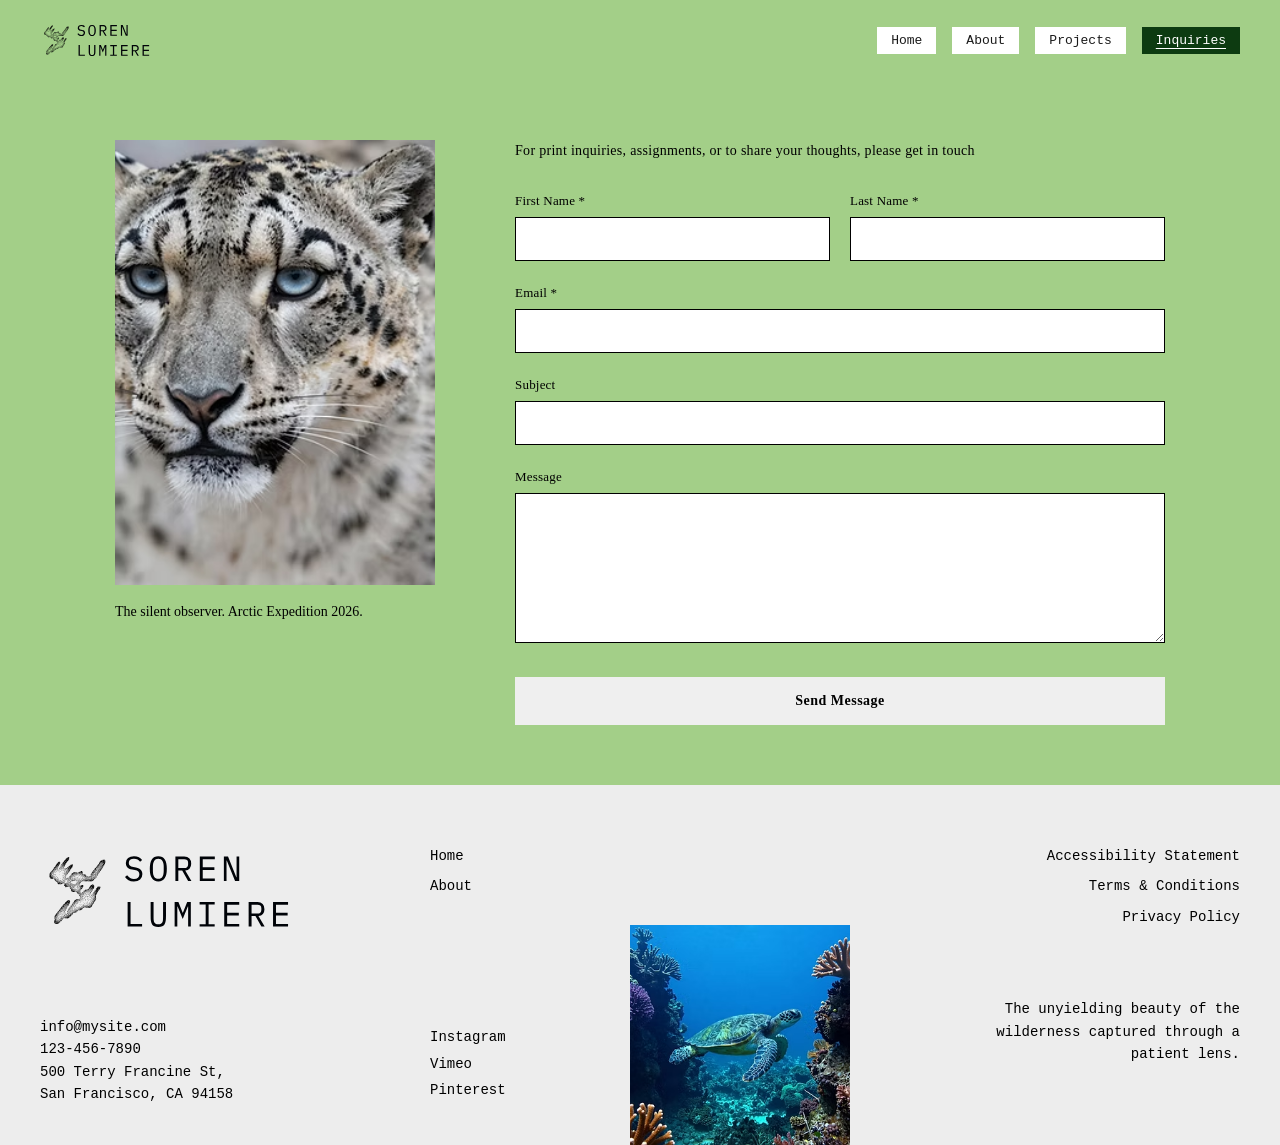
==== job.html @ b1fba4c1 "git init" ====
<!doctype html>
<html lang="en">
  <head>
    <meta charset="UTF-8" />
    <meta name="viewport" content="width=device-width, initial-scale=1.0" />
    <link rel="stylesheet" href="https://unpkg.com/aos@2.3.4/dist/aos.css" />
    <link rel="stylesheet" href="css/main.css" />
    <title>Document</title>
  </head>
  <body class="about">
    <header class="navbar">
      <div class="logo-container">
        <img
          src="imgs/c837a6_9e94cdaf3948418981d28474df61018d.svg"
          alt="Soren Lumiere Logo"
          class="logo-img"
        />
      </div>
      <button class="menu-toggle" type="button" aria-label="Open navigation menu" aria-expanded="false" aria-controls="site-navigation">
        <span></span><span></span><span></span>
      </button>

      <nav class="nav-links" id="site-navigation">
        <a href="index.html" class="nav-item">Home</a>
        <a href="about.html" class="nav-item">About</a>
        <a href="project.html" class="nav-item">Projects</a>
        <a href="job.html" class="nav-item btn-inquiries current-page"
          >Inquiries</a
        >
      </nav>
    </header>
    <main class="contact-container">
      <section data-aos="fade-up" class="profile-block">
        <img src="imgs/TUger.avif" alt="Snow leopard closeup" />
        <p class="profile-caption">
          The silent observer. Arctic Expedition 2026.
        </p>
      </section>

      <section data-aos="fade-up" class="form-block">
        <p class="form-intro">
          For print inquiries, assignments, or to share your thoughts, please
          get in touch
        </p>

        <form action="#" method="POST" class="inquiry-form">
          <div class="name-fields-row">
            <div class="form-field">
              <label for="first-name">First Name *</label>
              <input type="text" id="first-name" name="first-name" required />
            </div>

            <div class="form-field">
              <label for="last-name">Last Name *</label>
              <input type="text" id="last-name" name="last-name" required />
            </div>
          </div>

          <div class="form-field">
            <label for="email">Email *</label>
            <input type="email" id="email" name="email" required />
          </div>

          <div class="form-field">
            <label for="subject">Subject</label>
            <input type="text" id="subject" name="subject" />
          </div>

          <div class="form-field">
            <label for="message">Message</label>
            <textarea id="message" name="message"></textarea>
          </div>

          <button type="submit" class="submit-button">Send Message</button>
        </form>
      </section>
    </main>
    <footer class="site-footer">
      <div class="footer-container">
        <div class="footer-column branding-col">
          <div class="logo-area">
            <img
              src="imgs/c837a6_9e94cdaf3948418981d28474df61018d.svg"
              alt="Soren Lumiere"
              class="brand-logo-img"
            />
          </div>
          <div class="contact-info">
            <p><a href="mailto:info@mysite.com">info@mysite.com</a></p>
            <p><a href="tel:123-456-7890">123-456-7890</a></p>
            <p>500 Terry Francine St,<br />San Francisco, CA 94158</p>
          </div>
        </div>

        <div class="footer-column center-col alignment-wrapper">
          <div class="center-links-stack">
            <nav class="footer-nav">
              <ul>
                <li><a href="index.html">Home</a></li>
                <li><a href="about.html">About</a></li>
              </ul>
            </nav>
            <div class="social-links">
              <p><a href="#">Instagram</a></p>
              <p><a href="#">Vimeo</a></p>
              <p><a href="#">Pinterest</a></p>
            </div>
          </div>

          <div class="footer-media flush-bottom">
            <img
              src="imgs/ai-generated-IMAGE.avif"
              alt="Sea turtle swimming near coral reef"
              class="center-turtle-img"
            />
          </div>
        </div>

        <div class="footer-column utility-col">
          <nav class="utility-nav">
            <ul>
              <li><a href="#">Accessibility Statement</a></li>
              <li><a href="#">Terms & Conditions</a></li>
              <li><a href="#">Privacy Policy</a></li>
            </ul>
          </nav>
          <div class="footer-statement">
            <p>
              The unyielding beauty of the wilderness captured through a patient
              lens.
            </p>
          </div>
        </div>
      </div>
    </footer>

    <!-- AOS animations -->
    <script src="https://unpkg.com/aos@2.3.4/dist/aos.js"></script>

    <!-- Mobile burger menu + AOS -->
    <script>
      document.addEventListener("DOMContentLoaded", function () {
        const burger = document.querySelector(".menu-toggle");
        const nav = document.querySelector(".nav-links");

        if (burger && nav) {
          burger.addEventListener("click", function () {
            const isOpen = burger.classList.toggle("active");
            nav.classList.toggle("active", isOpen);
            burger.setAttribute("aria-expanded", isOpen);
            burger.setAttribute("aria-label", isOpen ? "Close navigation menu" : "Open navigation menu");
          });

          nav.querySelectorAll("a").forEach(function (link) {
            link.addEventListener("click", function () {
              burger.classList.remove("active");
              nav.classList.remove("active");
              burger.setAttribute("aria-expanded", "false");
              burger.setAttribute("aria-label", "Open navigation menu");
            });
          });

          document.addEventListener("click", function (event) {
            if (!burger.contains(event.target) && !nav.contains(event.target)) {
              burger.classList.remove("active");
              nav.classList.remove("active");
              burger.setAttribute("aria-expanded", "false");
              burger.setAttribute("aria-label", "Open navigation menu");
            }
          });

          window.addEventListener("resize", function () {
            if (window.innerWidth > 768) {
              burger.classList.remove("active");
              nav.classList.remove("active");
              burger.setAttribute("aria-expanded", "false");
              burger.setAttribute("aria-label", "Open navigation menu");
            }
          });
        }

        AOS.init({
          duration: 800,
          easing: "ease-out-cubic",
          once: true,
          offset: 80
        });
      });
    </script>
  </body>
</html>
---- css/main.css ----
html {
  box-sizing: border-box;
  max-width: 100%;
  overflow-x: hidden;
}

*, *::before, *::after {
  box-sizing: inherit;
}

body {
  margin: 0;
  max-width: 100%;
  overflow-x: hidden;
}

.navbar {
  display: flex;
  justify-content: space-between;
  align-items: center;
  padding: 20px 40px;
  font-family: "Courier New", Courier, monospace;
}

.logo-container {
  display: flex;
  align-items: center;
  gap: 12px;
}
.logo-container .logo-img {
  height: 40px;
  width: auto;
}
.logo-container .brand-text {
  display: flex;
  flex-direction: column;
  font-weight: bold;
  letter-spacing: 2px;
  line-height: 1.1;
  color: #1a1a1a;
}

.nav-links {
  display: flex;
  align-items: center;
  gap: 16px;
}
.nav-links .nav-item {
  text-decoration: none;
  color: #1a1a1a;
  font-size: 13px;
  font-family: "Courier New", Courier, monospace;
  padding: 6px 14px;
  background-color: #ffffff;
}
.nav-links .nav-item.current-page {
  text-decoration: underline;
  text-underline-offset: 4px;
}
.nav-links .nav-item.btn-inquiries {
  background-color: #0d3b11;
  color: #ffffff;
}

.site-footer {
  background-color: #ededed;
  color: #000000;
  font-family: "Courier New", Courier, monospace;
  padding: 60px 40px 0px 40px;
  font-size: 14px;
  line-height: 1.6;
}

.site-footer a {
  color: #000000;
  text-decoration: none;
}

.site-footer a:hover {
  text-decoration: underline;
}

.footer-container {
  display: grid;
  grid-template-columns: 1fr 1.2fr 1fr;
  gap: 40px;
  max-width: 1400px;
  margin: 0 auto;
  align-items: stretch;
}

.footer-column {
  display: flex;
  flex-direction: column;
  justify-content: space-between;
}

.logo-area {
  display: flex;
  align-items: flex-start;
  gap: 15px;
  margin-bottom: 80px;
}

.logo-icon {
  width: 45px;
  height: auto;
}

.brand-title {
  font-size: 32px;
  font-weight: normal;
  letter-spacing: 2px;
  line-height: 1.1;
  margin: 0;
}

.contact-info {
  margin-top: auto;
}

.center-col {
  align-items: center;
  text-align: center;
}

.footer-nav ul {
  list-style: none;
  padding: 0;
  margin: 0 0 40px 0;
}

.footer-nav ul li {
  margin-bottom: 8px;
}

.footer-media {
  width: 220px;
  height: 220px;
  overflow: hidden;
  margin-bottom: 40px;
}

.footer-media img {
  width: 100%;
  height: 100%;
  -o-object-fit: cover;
     object-fit: cover;
}

.social-links {
  margin-top: auto;
}

.social-links p {
  margin: 4px 0;
}

.utility-col {
  align-items: flex-end;
  text-align: right;
}

.utility-nav ul {
  list-style: none;
  padding: 0;
  margin: 0 0 80px 0;
}

.utility-nav ul li {
  margin-bottom: 8px;
}

.footer-statement {
  max-width: 280px;
  margin-bottom: 40px;
}

@media (max-width: 768px) {
  .footer-container {
    grid-template-columns: 1fr;
    text-align: left;
    gap: 50px;
  }
  .center-col,
  .utility-col {
    align-items: flex-start;
    text-align: left;
  }
  .logo-area,
  .utility-nav ul {
    margin-bottom: 30px;
  }
}
.branding-col,
.utility-col {
  padding-bottom: 40px;
}

.alignment-wrapper {
  display: flex !important;
  flex-direction: row !important;
  justify-content: space-between;
  align-items: flex-end;
}

.center-links-stack {
  display: flex;
  flex-direction: column;
  justify-content: space-between;
  height: 100%;
  padding-bottom: 40px;
  text-align: left;
}

.footer-nav ul, .utility-nav ul {
  list-style: none;
  padding: 0;
  margin: 0;
}

.footer-nav ul li, .utility-nav ul li {
  margin-bottom: 8px;
}

.footer-media.flush-bottom {
  width: 220px;
  height: 220px;
  margin-bottom: 0;
  display: block;
}

.center-turtle-img {
  width: 100%;
  height: 100%;
  -o-object-fit: cover;
     object-fit: cover;
  display: block;
}

* {
  padding: 0;
  margin: 0;
}

.home-main-content {
  background-color: #e2f4b7;
  color: #000000;
  font-family: "Courier New", Courier, monospace;
  padding: 80px 40px 120px 40px;
  min-height: calc(100vh - 200px);
  box-sizing: border-box;
}

.hero-text-grid {
  display: flex;
  justify-content: space-between;
  align-items: flex-start;
  margin-bottom: 60px;
  max-width: 1400px;
  margin-left: auto;
  margin-right: auto;
}

.main-hero-title {
  font-family: Arial, sans-serif;
  font-size: clamp(48px, 8vw, 110px);
  font-weight: normal;
  line-height: 0.95;
  margin: 0;
  letter-spacing: -2px;
}

.side-tagline {
  text-align: right;
  margin-top: 20px;
}

.side-tagline p {
  font-size: 16px;
  line-height: 1.3;
  margin: 0;
}

.content-body-grid {
  display: grid;
  grid-template-columns: 1fr 1fr;
  gap: 40px;
  max-width: 1400px;
  margin: 0 auto;
  align-items: flex-end;
}

.portrait-wrapper {
  display: flex;
  justify-content: center;
}

.portrait-img {
  width: 100%;
  max-width: 380px;
  height: auto;
  display: block;
}

.intro-paragraph-box {
  max-width: 440px;
  justify-self: flex-end;
}

.intro-paragraph-box p {
  font-size: 15px;
  line-height: 1.5;
  margin: 0;
}

@media (max-width: 768px) {
  .hero-text-grid {
    flex-direction: column;
    gap: 20px;
  }
  .side-tagline {
    text-align: left;
    margin-top: 0;
  }
  .content-body-grid {
    grid-template-columns: 1fr;
    gap: 50px;
  }
  .intro-paragraph-box {
    justify-self: flex-start;
    max-width: 100%;
  }
}
.forest-hero-section {
  width: 100%;
  min-height: 100vh;
  box-sizing: border-box;
  padding: 80px 60px 40px 60px;
  display: flex;
  flex-direction: column;
  justify-content: space-between;
  background-image: linear-gradient(to bottom, rgba(0, 0, 0, 0.15), rgba(0, 0, 0, 0.3)), url("../imgs/Lush Green Hills.avif");
  background-position: center center;
  background-repeat: no-repeat;
  background-size: cover;
}

.hero-content-container {
  max-width: 1400px;
  width: 100%;
  margin: 0 auto;
  display: flex;
  flex-direction: column;
  justify-content: space-between;
  flex-grow: 1;
}

.hero-headline-block {
  width: 100%;
  margin-top: 40px;
}

.hero-main-title {
  font-family: Arial, sans-serif;
  color: #ffffff;
  font-size: clamp(48px, 8.5vw, 110px);
  font-weight: normal;
  line-height: 0.95;
  margin: 0;
  letter-spacing: -2px;
}

.hero-lower-matrix {
  display: grid;
  grid-template-columns: 1.5fr 1fr;
  gap: 60px;
  align-items: flex-end;
  margin-top: 80px;
  margin-bottom: 60px;
}

.hero-intro-paragraph p {
  font-family: Arial, sans-serif;
  color: #ffffff;
  font-size: clamp(22px, 2.5vw, 36px);
  line-height: 1.25;
  margin: 0;
  font-weight: normal;
}

.hero-portrait-group {
  display: flex;
  flex-direction: column;
  align-items: flex-end;
  gap: 20px;
}

.explore-btn {
  display: inline-block;
  background-color: #ffffff;
  color: #000000;
  text-decoration: none;
  font-family: "Courier New", Courier, monospace;
  font-size: 14px;
  padding: 10px 24px;
  border: 1px solid #ffffff;
  transition: opacity 0.2s ease;
}
.explore-btn:hover {
  opacity: 0.9;
}

.photographer-portrait-box {
  width: 280px;
  height: 320px;
  overflow: hidden;
  border: 1px solid rgba(255, 255, 255, 0.2);
}

.hero-portrait-img {
  width: 100%;
  height: 100%;
  -o-object-fit: cover;
     object-fit: cover;
  display: block;
}

.hero-bottom-meta {
  display: flex;
  justify-content: space-between;
  align-items: flex-end;
  width: 100%;
  border-top: 1px solid rgba(255, 255, 255, 0.2);
  padding-top: 20px;
}

.meta-left, .meta-right {
  display: flex;
  flex-direction: column;
  gap: 6px;
  color: #ffffff;
}

.meta-right {
  align-items: flex-end;
}

.meta-label {
  font-family: "Courier New", Courier, monospace;
  font-size: 12px;
}

.barcode-ornament {
  width: 70px;
  height: 10px;
  background: repeating-linear-gradient(90deg, #ffffff, #ffffff 2px, transparent 2px, transparent 4px);
  opacity: 0.8;
}

@media (max-width: 900px) {
  .forest-hero-section {
    padding: 60px 20px 20px 20px;
    width: 100%;
    left: auto;
    right: auto;
    margin-left: 0;
    margin-right: 0;
  }
  .hero-lower-matrix {
    grid-template-columns: 1fr;
    gap: 40px;
  }
  .hero-portrait-group {
    align-items: flex-start;
  }
}
.viewfinder-section {
  width: 100%;
  margin-top: 80px;
  margin-bottom: 0;
  view-timeline-name: --whale-scroll;
  view-timeline-axis: block;
}

.viewfinder-frame {
  position: relative;
  width: 100%;
  aspect-ratio: 16/7;
  overflow: hidden;
  box-sizing: border-box;
}

.whale-bg-layer {
  position: absolute;
  top: 0;
  left: 0;
  width: 100%;
  height: 100%;
  z-index: 1;
  background-image: url("../imgs/whale.avif");
  background-position: center center;
  background-repeat: no-repeat;
  background-size: cover;
  animation-name: liveZoom;
  animation-fill-mode: both;
  animation-timeline: --whale-scroll;
  animation-range: entry 0% exit 100%;
}

@keyframes liveZoom {
  from {
    transform: scale(1);
  }
  to {
    transform: scale(1.25);
  }
}
.camera-corner {
  position: absolute;
  width: 40px;
  height: 40px;
  border: 1px solid rgba(255, 255, 255, 0.85);
  z-index: 2;
}

.top-left {
  top: 20px;
  left: 20px;
  border-right: none;
  border-bottom: none;
}

.top-right {
  top: 20px;
  right: 20px;
  border-left: none;
  border-bottom: none;
}

.bottom-left {
  bottom: 20px;
  left: 20px;
  border-right: none;
  border-top: none;
}

.bottom-right {
  bottom: 20px;
  right: 20px;
  border-left: none;
  border-top: none;
}

.camera-crosshair {
  position: absolute;
  top: 50%;
  left: 50%;
  width: 24px;
  height: 24px;
  transform: translate(-50%, -50%);
  pointer-events: none;
  z-index: 2;
}

.camera-crosshair::before,
.camera-crosshair::after {
  content: "";
  position: absolute;
  background-color: rgba(255, 255, 255, 0.85);
}

.camera-crosshair::before {
  top: 50%;
  left: 0;
  width: 100%;
  height: 1px;
  transform: translateY(-50%);
}

.camera-crosshair::after {
  left: 50%;
  top: 0;
  width: 1px;
  height: 100%;
  transform: translateX(-50%);
}

@media (max-width: 768px) {
  .viewfinder-frame {
    aspect-ratio: 4/3;
  }
  .whale-bg-layer {
    animation: none;
  }
  .camera-corner {
    width: 25px;
    height: 25px;
  }
}
.top-left {
  top: 20px;
  left: 20px;
  border-right: none;
  border-bottom: none;
}

.top-right {
  top: 20px;
  right: 20px;
  border-left: none;
  border-bottom: none;
}

.bottom-left {
  bottom: 20px;
  left: 20px;
  border-right: none;
  border-top: none;
}

.bottom-right {
  bottom: 20px;
  right: 20px;
  border-left: none;
  border-top: none;
}

.camera-crosshair {
  position: absolute;
  top: 50%;
  left: 50%;
  width: 24px;
  height: 24px;
  transform: translate(-50%, -50%);
  pointer-events: none;
  z-index: 2;
}

.camera-crosshair::before,
.camera-crosshair::after {
  content: "";
  position: absolute;
  background-color: rgba(255, 255, 255, 0.85);
}

.camera-crosshair::before {
  top: 50%;
  left: 0;
  width: 100%;
  height: 1px;
  transform: translateY(-50%);
}

.camera-crosshair::after {
  left: 50%;
  top: 0;
  width: 1px;
  height: 100%;
  transform: translateX(-50%);
}

@media (max-width: 768px) {
  .viewfinder-frame {
    aspect-ratio: 4/3;
  }
  .viewfinder-frame::before {
    background-attachment: scroll;
  }
  .camera-corner {
    width: 25px;
    height: 25px;
  }
}
.home-main-content {
  background-color: #e2f4b7;
  color: #000000;
  padding: 60px 40px 40px 40px;
  min-height: calc(100vh - 100px);
  box-sizing: border-box;
  display: flex;
  flex-direction: column;
  justify-content: space-between;
}

.ethical-statement-section {
  max-width: 1400px;
  width: 100%;
  margin: 0 auto;
}

.ethical-headline {
  font-family: Arial, sans-serif;
  font-size: clamp(28px, 4.5vw, 54px);
  font-weight: normal;
  line-height: 1.15;
  margin: 0;
  max-width: 1300px;
  letter-spacing: -0.5px;
}

.leopard-content-grid {
  display: flex;
  justify-content: space-between;
  align-items: flex-end;
  max-width: 1400px;
  width: 100%;
  margin: 60px auto 0 auto;
}

.left-asset-group {
  display: flex;
  flex-direction: column;
  gap: 15px;
}

.leopard-wrapper {
  width: 260px;
  height: 260px;
  overflow: hidden;
}

.leopard-img {
  width: 100%;
  height: 100%;
  -o-object-fit: cover;
     object-fit: cover;
  display: block;
}

.right-asset-group {
  display: flex;
  flex-direction: column;
  align-items: flex-end;
  gap: 15px;
}

.peace-statement-box {
  max-width: 440px;
  text-align: left;
}

.peace-statement-box p {
  font-family: "Courier New", Courier, monospace;
  font-size: 14px;
  line-height: 1.5;
  margin: 0;
}

.barcode-ornament {
  width: 70px;
  height: 12px;
  background: repeating-linear-gradient(90deg, #000000, #000000 2px, transparent 2px, transparent 4px);
  opacity: 0.8;
}

.barcode-ornament.align-right {
  margin-top: 5px;
}

@media (max-width: 768px) {
  .leopard-content-grid {
    flex-direction: column;
    align-items: flex-start;
    gap: 50px;
  }
  .right-asset-group {
    align-items: flex-start;
    width: 100%;
  }
}
.reviews-section {
  background-color: #dee6dd;
  color: #000000;
  padding: 100px 60px 40px 60px;
  box-sizing: border-box;
  position: relative;
}

.reviews-header-row {
  max-width: 1400px;
  margin: 0 auto 100px auto;
}

.reviews-title {
  font-family: Arial, sans-serif;
  font-size: clamp(40px, 6.5vw, 84px);
  font-weight: normal;
  line-height: 1;
  letter-spacing: -2px;
  margin: 0;
}

.reviews-staggered-grid {
  display: grid;
  grid-template-columns: repeat(12, 1fr);
  gap: 40px;
  max-width: 1400px;
  margin: 0 auto;
}

.testimonial-text {
  font-family: Arial, sans-serif;
  font-size: clamp(20px, 2.2vw, 32px);
  line-height: 1.2;
  margin: 0 0 20px 0;
  font-weight: normal;
}

.author-info {
  display: flex;
  flex-direction: column;
  padding-left: 15px;
  border-left: 1px solid #000000;
}

.author-name, .author-title {
  font-family: "Courier New", Courier, monospace;
  font-size: 13px;
  line-height: 1.4;
}

.review-display-img {
  width: 100%;
  height: auto;
  aspect-ratio: 1/1;
  -o-object-fit: cover;
     object-fit: cover;
  display: block;
}

.item-image-left {
  grid-column: 1/4;
  grid-row: 1;
  max-width: 280px;
}

.item-quote-right {
  grid-column: 7/13;
  grid-row: 1;
  align-self: center;
}

.item-quote-left {
  grid-column: 1/7;
  grid-row: 2;
  margin-top: 60px;
}

.item-image-right {
  grid-column: 10/13;
  grid-row: 2;
  max-width: 280px;
  justify-self: end;
}

.item-quote-bottom-right {
  grid-column: 7/13;
  grid-row: 3;
  margin-top: 40px;
}

.reviews-footer-meta {
  display: flex;
  justify-content: space-between;
  align-items: flex-end;
  max-width: 1400px;
  margin: 120px auto 0 auto;
  width: 100%;
}

.meta-left, .meta-right {
  display: flex;
  flex-direction: column;
  gap: 8px;
}

.meta-right {
  align-items: flex-end;
}

.meta-label {
  font-family: "Courier New", Courier, monospace;
  font-size: 13px;
  text-transform: capitalize;
}

.barcode-ornament {
  width: 80px;
  height: 12px;
  background: repeating-linear-gradient(90deg, #000000, #000000 2px, transparent 2px, transparent 4px);
  opacity: 0.7;
}

@media (max-width: 900px) {
  .reviews-staggered-grid {
    display: flex;
    flex-direction: column;
    gap: 60px;
  }
  .item-image-left, .item-image-right {
    max-width: 100%;
    width: 100%;
  }
}
.about-container {
  background-color: #e2ebd5;
  color: #111111;
  font-family: "Helvetica Neue", Arial, sans-serif;
  min-height: 100vh;
  padding: 2rem;
  display: flex;
  flex-direction: column;
  justify-content: space-between;
  box-sizing: border-box;
  position: relative;
  overflow: hidden;
}
.about-container .about-context,
.about-container .about-footer-context {
  display: flex;
  justify-content: space-between;
  align-items: center;
  font-size: 0.85rem;
  letter-spacing: 0.15em;
  text-transform: uppercase;
  color: #444444;
}
.about-container .about-context .context-left,
.about-container .about-footer-context .context-left {
  display: flex;
  align-items: center;
  gap: 0.75rem;
}
.about-container .about-context .context-left .icon-menu,
.about-container .about-footer-context .context-left .icon-menu {
  display: inline-block;
  width: 14px;
  height: 10px;
  border-top: 2px solid currentColor;
  border-bottom: 2px solid currentColor;
  position: relative;
}
.about-container .about-context .context-left .icon-menu::after,
.about-container .about-footer-context .context-left .icon-menu::after {
  content: "";
  position: absolute;
  top: 2px;
  left: 0;
  width: 14px;
  height: 2px;
  background-color: currentColor;
}
.about-container .about-context .context-right .dot-indicator,
.about-container .about-footer-context .context-right .dot-indicator {
  display: block;
  width: 8px;
  height: 8px;
  background-color: #2e4436;
  border-radius: 50%;
}
.about-container .about-hero {
  display: flex;
  justify-content: space-between;
  align-items: center;
  margin: 4rem 0;
  position: relative;
  width: 100%;
}
.about-container .about-hero .artist-name {
  font-size: clamp(3.5rem, 8vw, 7.5rem);
  font-weight: 400;
  letter-spacing: -0.03em;
  margin: 0;
  line-height: 0.9;
  flex: 1;
}
.about-container .about-hero .hero-profile-img {
  width: 240px;
  height: 320px;
  overflow: hidden;
  box-shadow: 0 10px 30px rgba(0, 0, 0, 0.05);
  margin-left: 2rem;
}
.about-container .about-hero .hero-profile-img img {
  width: 100%;
  height: 100%;
  -o-object-fit: cover;
     object-fit: cover;
  filter: grayscale(15%);
}
.about-container .about-meta {
  display: flex;
  justify-content: space-between;
  align-items: center;
  margin-top: auto;
  padding-bottom: 1.5rem;
  border-bottom: 1px solid rgba(0, 0, 0, 0.08);
}
.about-container .about-meta .meta-iso,
.about-container .about-meta .meta-raw {
  display: flex;
  flex-direction: column;
  gap: 0.25rem;
}
.about-container .about-meta .meta-iso .barcode-icon,
.about-container .about-meta .meta-raw .barcode-icon {
  width: 45px;
  height: 12px;
  background: linear-gradient(90deg, #111 0%, #111 10%, transparent 10%, transparent 20%, #111 20%, #111 40%, transparent 40%, transparent 50%, #111 50%, #111 55%, transparent 55%, transparent 65%, #111 65%, #111 90%, transparent 90%, transparent 100%);
}
.about-container .about-meta .meta-iso .meta-label,
.about-container .about-meta .meta-raw .meta-label {
  font-size: 0.75rem;
  text-transform: uppercase;
  color: #555555;
  letter-spacing: 0.05em;
}
.about-container .about-biography {
  margin: 3rem 0;
  max-width: 1000px;
}
.about-container .about-biography .bio-text {
  font-size: clamp(1.25rem, 2.5vw, 1.85rem);
  line-height: 1.4;
  font-weight: 400;
  letter-spacing: -0.01em;
  color: #111111;
  margin: 0;
  text-align: left;
}
.about-container .about-footer-context {
  margin-top: 1rem;
}

@media (max-width: 768px) {
  .about-container {
    padding: 1.25rem;
  }
  .about-container .about-hero {
    flex-direction: column-reverse;
    align-items: flex-start;
    gap: 2rem;
    margin: 2rem 0;
  }
  .about-container .about-hero .hero-profile-img {
    width: 100%;
    height: 280px;
    margin-left: 0;
  }
}
.viewfinder-section {
  width: 100%;
  margin-top: 80px;
  margin-bottom: 0;
  view-timeline-name: --zebra-scroll;
  view-timeline-axis: block;
}

.viewfinder-frame {
  position: relative;
  width: 100%;
  aspect-ratio: 16/7;
  overflow: hidden;
  box-sizing: border-box;
}

.zebra-bg-layer {
  position: absolute;
  top: 0;
  left: 0;
  width: 100%;
  height: 100%;
  z-index: 1;
  background-image: url("../imgs/Zebra.avif");
  background-position: center center;
  background-repeat: no-repeat;
  background-size: cover;
  animation-name: liveZoom;
  animation-fill-mode: both;
  animation-timeline: --zebra-scroll;
  animation-range: entry 0% exit 100%;
}

@keyframes liveZoom {
  from {
    transform: scale(1);
  }
  to {
    transform: scale(1.25);
  }
}
.camera-corner {
  position: absolute;
  width: 40px;
  height: 40px;
  border: 1px solid rgba(255, 255, 255, 0.85);
  z-index: 2;
  pointer-events: none;
}

.top-left {
  top: 20px;
  left: 20px;
  border-right: none;
  border-bottom: none;
}

.top-right {
  top: 20px;
  right: 20px;
  border-left: none;
  border-bottom: none;
}

.bottom-left {
  bottom: 20px;
  left: 20px;
  border-right: none;
  border-top: none;
}

.bottom-right {
  bottom: 20px;
  right: 20px;
  border-left: none;
  border-top: none;
}

.camera-crosshair {
  position: absolute;
  top: 50%;
  left: 50%;
  width: 24px;
  height: 24px;
  transform: translate(-50%, -50%);
  pointer-events: none;
  z-index: 2;
}
.camera-crosshair::before, .camera-crosshair::after {
  content: "";
  position: absolute;
  background-color: rgba(255, 255, 255, 0.85);
}
.camera-crosshair::before {
  top: 50%;
  left: 0;
  width: 100%;
  height: 1px;
  transform: translateY(-50%);
}
.camera-crosshair::after {
  left: 50%;
  top: 0;
  width: 1px;
  height: 100%;
  transform: translateX(-50%);
}

@media (max-width: 768px) {
  .viewfinder-frame {
    aspect-ratio: 4/3;
  }
  .zebra-bg-layer {
    animation: none;
  }
  .camera-corner {
    width: 25px;
    height: 25px;
    top: 15px;
    bottom: 15px;
  }
  .camera-corner.top-left, .camera-corner.bottom-left {
    left: 15px;
  }
  .camera-corner.top-right, .camera-corner.bottom-right {
    right: 15px;
  }
}
.vow-section {
  background-color: #e6f6b8;
  color: #111111;
  font-family: "Helvetica Neue", Arial, sans-serif;
  min-height: 100vh;
  padding: 2.5rem;
  display: flex;
  flex-direction: column;
  box-sizing: border-box;
  position: relative;
}
.vow-section .vow-top-bar {
  font-size: 0.85rem;
  letter-spacing: 0.12em;
  text-transform: capitalize;
  color: rgb(42.5, 42.5, 42.5);
  margin-bottom: 2rem;
}
.vow-section .vow-heading {
  font-size: clamp(3rem, 7vw, 6.5rem);
  font-weight: 400;
  letter-spacing: -0.02em;
  text-align: center;
  margin: 0 auto 4rem auto;
  line-height: 1.1;
  max-width: 1200px;
  width: 100%;
}
.vow-section .vow-grid {
  display: grid;
  grid-template-columns: 1.2fr 1fr;
  align-items: flex-end;
  gap: 4rem;
  max-width: 1200px;
  margin: 0 auto;
  width: 100%;
  flex-grow: 1;
}
.vow-section .vow-grid .vow-image-box {
  width: 100%;
  max-width: 440px;
  aspect-ratio: 1/1;
  justify-self: end;
  overflow: hidden;
  box-shadow: 0 15px 35px rgba(0, 0, 0, 0.04);
}
.vow-section .vow-grid .vow-image-box img {
  width: 100%;
  height: 100%;
  -o-object-fit: cover;
     object-fit: cover;
}
.vow-section .vow-grid .vow-description-box {
  padding-bottom: 2rem;
}
.vow-section .vow-grid .vow-description-box .vow-text {
  font-family: Courier, "Courier New", monospace;
  font-size: clamp(0.95rem, 1.3vw, 1.15rem);
  line-height: 1.5;
  color: rgb(4.25, 4.25, 4.25);
  margin: 0;
  text-align: left;
  max-width: 480px;
}
.vow-section .vow-meta-bar {
  display: flex;
  justify-content: space-between;
  align-items: flex-end;
  margin-top: auto;
  width: 100%;
}
.vow-section .vow-meta-bar .meta-item {
  display: flex;
  flex-direction: column;
  gap: 0.3rem;
}
.vow-section .vow-meta-bar .meta-item .barcode-graphic {
  width: 55px;
  height: 14px;
  background: linear-gradient(90deg, #111 0%, #111 12%, transparent 12%, transparent 22%, #111 22%, #111 32%, transparent 32%, transparent 45%, #111 45%, #111 50%, transparent 50%, transparent 62%, #111 62%, #111 75%, transparent 75%, transparent 85%, #111 85%, #111 100%);
}
.vow-section .vow-meta-bar .meta-item .meta-text {
  font-size: 0.75rem;
  text-transform: uppercase;
  color: #555555;
  letter-spacing: 0.05em;
}
.vow-section .vow-meta-bar .meta-item.item-raw {
  align-items: flex-end;
}

@media (max-width: 992px) {
  .vow-section {
    padding: 1.75rem;
  }
  .vow-section .vow-heading {
    margin-bottom: 2.5rem;
  }
  .vow-section .vow-grid {
    grid-template-columns: 1fr;
    gap: 2.5rem;
    align-items: center;
  }
  .vow-section .vow-grid .vow-image-box {
    justify-self: center;
    max-width: 380px;
  }
  .vow-section .vow-grid .vow-description-box {
    padding-bottom: 0;
    display: flex;
    justify-content: center;
  }
  .vow-section .vow-grid .vow-description-box .vow-text {
    max-width: 100%;
  }
  .vow-section .vow-meta-bar {
    margin-top: 3rem;
  }
}
.publications-awards-section {
  background-color: #e2ebd5;
  color: #111111;
  font-family: "Helvetica Neue", Arial, sans-serif;
  min-height: 100vh;
  padding: 3.5rem 3rem 2rem 3rem;
  display: flex;
  flex-direction: column;
  justify-content: space-between;
  box-sizing: border-box;
  position: relative;
  gap: 3rem;
}
.publications-awards-section .clean-list {
  list-style: none;
  padding: 0;
  margin: 0;
}
.publications-awards-section .dynamic-heading-list {
  display: flex;
  flex-direction: column;
  gap: 0.15rem;
}
.publications-awards-section .dynamic-heading-list li {
  font-size: clamp(1.6rem, 3.2vw, 3rem);
  font-weight: 400;
  line-height: 1.15;
  letter-spacing: -0.01em;
}
.publications-awards-section .section-label-marker {
  display: flex;
  align-items: center;
  gap: 0.75rem;
  margin-top: 1.5rem;
}
.publications-awards-section .section-label-marker .vertical-line {
  display: inline-block;
  width: 1px;
  height: 35px;
  background-color: rgba(0, 0, 0, 0.4);
}
.publications-awards-section .section-label-marker .label-text-mono {
  font-family: Courier, "Courier New", monospace;
  font-size: 0.85rem;
  color: #555555;
  letter-spacing: 0.05em;
}
.publications-awards-section .section-label-marker.horizontal-marker {
  flex-direction: column;
  align-items: flex-start;
  margin-top: 2rem;
}
.publications-awards-section .section-label-marker.horizontal-marker .label-text-mono {
  text-transform: uppercase;
  font-size: 0.8rem;
}
.publications-awards-section .content-row {
  display: grid;
  grid-template-columns: 1fr 1fr;
  align-items: flex-start;
  width: 100%;
}
.publications-awards-section .content-row.row-top {
  align-items: flex-start;
}
.publications-awards-section .content-row.row-top .publications-group {
  padding-left: 2rem;
  padding-top: 1rem;
}
.publications-awards-section .content-row.row-bottom {
  align-items: flex-end;
  margin-top: auto;
}
.publications-awards-section .content-row.row-bottom .awards-group {
  padding-right: 2rem;
}
.publications-awards-section .media-container {
  overflow: hidden;
  box-shadow: 0 10px 30px rgba(0, 0, 0, 0.03);
}
.publications-awards-section .media-container img {
  width: 100%;
  height: 100%;
  -o-object-fit: cover;
     object-fit: cover;
  display: block;
}
.publications-awards-section .media-container.leopard-box {
  width: 250px;
  aspect-ratio: 1/1;
}
.publications-awards-section .media-container.leopard-box .bw-filter {
  filter: grayscale(100%);
}
.publications-awards-section .media-container.lion-box {
  width: 270px;
  aspect-ratio: 1/1;
  justify-self: end;
}
.publications-awards-section .camera-footer-metadata {
  display: flex;
  align-items: flex-end;
  width: 100%;
  margin-top: 2rem;
}
.publications-awards-section .camera-footer-metadata .meta-block {
  display: flex;
  flex-direction: column;
  gap: 0.25rem;
}
.publications-awards-section .camera-footer-metadata .meta-block .barcode-graphic-strip {
  width: 55px;
  height: 12px;
  background: linear-gradient(90deg, #111 0%, #111 15%, transparent 15%, transparent 25%, #111 25%, #111 35%, transparent 35%, transparent 42%, #111 42%, #111 55%, transparent 55%, transparent 68%, #111 68%, #111 73%, transparent 73%, transparent 85%, #111 85%, #111 100%);
}
.publications-awards-section .camera-footer-metadata .meta-block .meta-tag {
  font-size: 0.75rem;
  text-transform: capitalize;
  color: #555555;
  font-family: "Helvetica Neue", Arial, sans-serif;
}

@media (max-width: 992px) {
  .publications-awards-section {
    padding: 2rem 1.5rem 1.5rem 1.5rem;
    gap: 4rem;
  }
  .publications-awards-section .content-row {
    grid-template-columns: 1fr;
    gap: 2.5rem;
  }
  .publications-awards-section .content-row.row-top .publications-group {
    padding-left: 0;
  }
  .publications-awards-section .content-row.row-bottom {
    flex-direction: column;
    display: flex;
    align-items: flex-start;
  }
  .publications-awards-section .content-row.row-bottom .awards-group {
    padding-right: 0;
    order: 1;
  }
  .publications-awards-section .content-row.row-bottom .lion-box {
    justify-self: start;
    order: 2;
  }
  .publications-awards-section .media-container.leopard-box, .publications-awards-section .media-container.lion-box {
    width: 100%;
    max-width: 320px;
    aspect-ratio: 4/3;
  }
}
.contact-section {
  background-color: #e2ebd5;
  color: #111111;
  font-family: "Helvetica Neue", Arial, sans-serif;
  min-height: 100vh;
  padding: 2.5rem;
  display: flex;
  flex-direction: column;
  box-sizing: border-box;
  position: relative;
  overflow-x: hidden;
}
.contact-section .contact-top-bar {
  display: flex;
  justify-content: space-between;
  align-items: center;
  font-size: 0.85rem;
  letter-spacing: 0.12em;
  text-transform: uppercase;
}
.contact-section .contact-top-bar .bar-left {
  display: flex;
  align-items: center;
  gap: 0.75rem;
}
.contact-section .contact-top-bar .bar-left .icon-menu-burger {
  display: inline-block;
  width: 14px;
  height: 10px;
  border-top: 2px solid currentColor;
  border-bottom: 2px solid currentColor;
  position: relative;
}
.contact-section .contact-top-bar .bar-left .icon-menu-burger::after {
  content: "";
  position: absolute;
  top: 2px;
  left: 0;
  width: 14px;
  height: 2px;
  background-color: currentColor;
}
.contact-section .contact-top-bar .bar-left .bar-text-mono {
  font-family: Courier, "Courier New", monospace;
  text-transform: capitalize;
  color: rgb(116.2983870968, 148.0161290323, 70.4838709677);
}
.contact-section .contact-top-bar .bar-right .toggle-indicator-dot {
  display: block;
  width: 10px;
  height: 10px;
  background-color: #2e4436;
  border-radius: 50%;
}
.contact-section .contact-title {
  font-size: clamp(3.5rem, 8.5vw, 7.5rem);
  font-weight: 400;
  letter-spacing: -0.03em;
  line-height: 0.9;
  margin: 3.5rem 0 4rem 0;
}
.contact-section .contact-layout-grid {
  display: grid;
  grid-template-columns: 0.9fr 1.1fr;
  gap: 5rem;
  align-items: flex-start;
  max-width: 1400px;
  width: 100%;
  margin-bottom: auto;
}
.contact-section .contact-layout-grid .contact-media-column {
  display: flex;
  flex-direction: column;
  gap: 1rem;
}
.contact-section .contact-layout-grid .contact-media-column .leopard-portrait-box {
  width: 100%;
  max-width: 250px;
  aspect-ratio: 1/1.15;
  overflow: hidden;
  box-shadow: 0 10px 30px rgba(0, 0, 0, 0.02);
}
.contact-section .contact-layout-grid .contact-media-column .leopard-portrait-box img {
  width: 100%;
  height: 100%;
  -o-object-fit: cover;
     object-fit: cover;
  display: block;
}
.contact-section .contact-layout-grid .contact-media-column .media-caption-text {
  font-family: Courier, "Courier New", monospace;
  font-size: 0.9rem;
  line-height: 1.4;
  color: #555555;
  max-width: 280px;
  margin: 0;
}
.contact-section .contact-layout-grid .contact-form-column {
  display: flex;
  flex-direction: column;
  gap: 1.5rem;
  width: 100%;
}
.contact-section .contact-layout-grid .contact-form-column .form-intro-text {
  font-family: Courier, "Courier New", monospace;
  font-size: 0.95rem;
  line-height: 1.5;
  color: rgb(89.1532258065, 113.4677419355, 54.0322580645);
  margin: 0;
  max-width: 580px;
}
.contact-section .contact-layout-grid .contact-form-column .interactive-form-element {
  display: flex;
  flex-direction: column;
  gap: 1.5rem;
  width: 100%;
}
.contact-section .contact-layout-grid .contact-form-column .interactive-form-element .form-row-inline {
  display: grid;
  grid-template-columns: 1fr 1fr;
  gap: 1.5rem;
}
.contact-section .contact-layout-grid .contact-form-column .interactive-form-element .input-field-group {
  display: flex;
  flex-direction: column;
  gap: 0.5rem;
}
.contact-section .contact-layout-grid .contact-form-column .interactive-form-element .input-field-group label {
  font-family: Courier, "Courier New", monospace;
  font-size: 0.85rem;
  color: #555555;
}
.contact-section .contact-layout-grid .contact-form-column .interactive-form-element .input-field-group input[type=text],
.contact-section .contact-layout-grid .contact-form-column .interactive-form-element .input-field-group input[type=email],
.contact-section .contact-layout-grid .contact-form-column .interactive-form-element .input-field-group textarea {
  width: 100%;
  background-color: transparent;
  border: 1px solid rgba(0, 0, 0, 0.25);
  color: #111111;
  font-family: "Helvetica Neue", Arial, sans-serif;
  font-size: 1rem;
  padding: 0.75rem;
  box-sizing: border-box;
  outline: none;
  transition: border-color 0.2s ease;
}
.contact-section .contact-layout-grid .contact-form-column .interactive-form-element .input-field-group input[type=text]:focus,
.contact-section .contact-layout-grid .contact-form-column .interactive-form-element .input-field-group input[type=email]:focus,
.contact-section .contact-layout-grid .contact-form-column .interactive-form-element .input-field-group textarea:focus {
  border-color: rgba(0, 0, 0, 0.7);
}
.contact-section .contact-layout-grid .contact-form-column .interactive-form-element .input-field-group textarea {
  resize: vertical;
}
.contact-section .contact-layout-grid .contact-form-column .interactive-form-element .submit-form-btn {
  width: 100%;
  background-color: #143212;
  color: #ffffff;
  border: none;
  font-family: Courier, "Courier New", monospace;
  font-size: 1rem;
  padding: 1rem;
  cursor: pointer;
  letter-spacing: 0.05em;
  transition: opacity 0.2s ease;
}
.contact-section .contact-layout-grid .contact-form-column .interactive-form-element .submit-form-btn:hover {
  opacity: 0.92;
}
.contact-section .contact-metadata-bar {
  display: flex;
  justify-content: space-between;
  align-items: flex-end;
  width: 100%;
  margin-top: 4rem;
}
.contact-section .contact-metadata-bar .metadata-block {
  display: flex;
  flex-direction: column;
  gap: 0.25rem;
}
.contact-section .contact-metadata-bar .metadata-block .graphic-barcode-strip {
  width: 55px;
  height: 12px;
  background: linear-gradient(90deg, #111 0%, #111 15%, transparent 15%, transparent 22%, #111 22%, #111 38%, transparent 38%, transparent 45%, #111 45%, #111 50%, transparent 50%, transparent 60%, #111 60%, #111 75%, transparent 75%, transparent 85%, #111 85%, #111 100%);
}
.contact-section .contact-metadata-bar .metadata-block .metadata-tag {
  font-size: 0.75rem;
  text-transform: uppercase;
  color: #555555;
  letter-spacing: 0.05em;
}
.contact-section .contact-metadata-bar .metadata-block.block-right {
  align-items: flex-end;
}

@media (max-width: 992px) {
  .contact-section {
    padding: 1.5rem;
  }
  .contact-section .contact-title {
    margin: 2.5rem 0 3rem 0;
  }
  .contact-section .contact-layout-grid {
    grid-template-columns: 1fr;
    gap: 3.5rem;
  }
  .contact-section .contact-layout-grid .contact-media-column .leopard-portrait-box {
    max-width: 100%;
    aspect-ratio: 4/3;
  }
  .contact-section .contact-layout-grid .contact-media-column .media-caption-text {
    max-width: 100%;
  }
  .contact-section .contact-layout-grid .contact-form-column .interactive-form-element .form-row-inline {
    grid-template-columns: 1fr;
    gap: 1.5rem;
  }
}
.contact-container {
  display: flex;
  justify-content: center;
  align-items: flex-start;
  max-width: 1200px;
  margin: 60px auto;
  padding: 0 40px;
  gap: 80px;
  box-sizing: border-box;
}
.contact-container .profile-block {
  flex: 1;
  max-width: 320px;
}
.contact-container .profile-block img {
  width: 100%;
  height: auto;
  display: block;
  margin-bottom: 16px;
}
.contact-container .profile-block .profile-caption {
  font-size: 14px;
  line-height: 1.5;
  margin: 0;
}
.contact-container .form-block {
  flex: 2;
  max-width: 650px;
}
.contact-container .form-block .form-intro {
  font-size: 14px;
  line-height: 1.5;
  margin: 0 0 32px 0;
  letter-spacing: 0.3px;
}
.contact-container .form-block .inquiry-form {
  display: flex;
  flex-direction: column;
  gap: 24px;
}
.contact-container .form-block .inquiry-form .name-fields-row {
  display: grid;
  grid-template-columns: 1fr 1fr;
  gap: 20px;
}
.contact-container .form-block .inquiry-form .form-field {
  display: flex;
  flex-direction: column;
  gap: 8px;
}
.contact-container .form-block .inquiry-form .form-field label {
  font-size: 13px;
  font-weight: 500;
  letter-spacing: 0.2px;
}
.contact-container .form-block .inquiry-form .form-field input[type=text],
.contact-container .form-block .inquiry-form .form-field input[type=email] {
  height: 44px;
  padding: 0 14px;
}
.contact-container .form-block .inquiry-form .form-field textarea {
  height: 150px;
  padding: 14px;
  resize: vertical;
}
.contact-container .form-block .inquiry-form .form-field input, .contact-container .form-block .inquiry-form .form-field textarea {
  font-family: inherit;
  font-size: 14px;
  border: 1px solid #000000;
  outline: none;
  box-sizing: border-box;
  width: 100%;
  transition: border-color 0.2s ease;
}
.contact-container .form-block .inquiry-form .form-field input:focus, .contact-container .form-block .inquiry-form .form-field textarea:focus {
  border-color: #555555;
}
.contact-container .form-block .inquiry-form .submit-button {
  width: 100%;
  height: 48px;
  border: none;
  font-family: inherit;
  font-size: 14px;
  font-weight: 600;
  cursor: pointer;
  letter-spacing: 0.5px;
  transition: opacity 0.2s ease;
  margin-top: 10px;
}
.contact-container .form-block .inquiry-form .submit-button:hover {
  opacity: 0.9;
}

@media (max-width: 768px) {
  .contact-container {
    flex-direction: column;
    align-items: center;
    margin: 30px auto;
    padding: 0 20px;
    gap: 40px;
  }
  .contact-container .profile-block {
    max-width: 100%;
    width: 100%;
  }
  .contact-container .form-block {
    width: 100%;
  }
  .contact-container .form-block .inquiry-form .name-fields-row {
    grid-template-columns: 1fr;
    gap: 24px;
  }
}
body {
  background-color: #a3cf88;
}
.menu-toggle {
  display: none;
  border: 0;
  background: transparent;
}

@media (max-width: 768px) {
  .navbar {
    position: relative;
    z-index: 20;
    min-height: 50px;
    padding: 15px 25px;
    background: #e2ebd9;
  }

  .logo-container {
    display: flex;
  }

  .logo-container .logo-img {
    height: 34px;
    width: auto;
  }

  .menu-toggle {
    display: flex;
    width: 28px;
    height: 22px;
    padding: 0;
    margin-left: auto;
    flex-direction: column;
    justify-content: space-between;
    align-items: stretch;
    cursor: pointer;
    position: relative;
    z-index: 1001;
  }

  .menu-toggle span {
    display: block;
    width: 28px;
    height: 2px;
    background: #1a1a1a;
    transition: transform 0.25s ease, opacity 0.25s ease;
  }

  .menu-toggle.active span:nth-child(1) {
    transform: translateY(10px) rotate(45deg);
  }

  .menu-toggle.active span:nth-child(2) {
    opacity: 0;
  }

  .menu-toggle.active span:nth-child(3) {
    transform: translateY(-10px) rotate(-45deg);
  }

  .nav-links {
    display: flex;
    position: absolute;
    top: 100%;
    left: 0;
    right: 0;
    z-index: 1000;
    flex-direction: column;
    align-items: stretch;
    gap: 0;
    padding: 10px 25px 18px;
    background: #e2ebd9;
    border: 0;
    transform: translateY(-10px);
    opacity: 0;
    visibility: hidden;
    pointer-events: none;
    transition: opacity 0.25s ease, transform 0.25s ease, visibility 0.25s ease;
  }

  .nav-links.active {
    transform: translateY(0);
    opacity: 1;
    visibility: visible;
    pointer-events: auto;
  }

  .nav-links .nav-item {
    display: block;
    padding: 12px 0;
    background: transparent;
    text-align: left;
  }
}

html,
body {
  width: 100%;
  max-width: 100%;
  overflow-x: hidden;
}

img,
svg,
video,
iframe {
  max-width: 100%;
}

.navbar,
main,
section,
footer,
.footer-container,
.footer-column,
.content-row,
.contact-container {
  min-width: 0;
}


.projects-page {
  background: #e2ebd9;
  color: #0b1509;
  font-family: 'Inter', -apple-system, BlinkMacSystemFont, "Segoe UI", Roboto, sans-serif;
}

.projects-main {
  width: 100%;
  max-width: 1500px;
  margin: 0 auto;
  padding: clamp(2.5rem, 6vw, 6rem) clamp(1.25rem, 4vw, 4rem) 5rem;
  overflow: hidden;
}

.projects-intro {
  display: grid;
  grid-template-columns: 0.8fr 2fr 1fr;
  gap: 2rem;
  align-items: end;
  margin-bottom: clamp(4rem, 8vw, 8rem);
}
.projects-intro h1 {
  font-size: clamp(4rem, 11vw, 10rem);
  font-weight: 400;
  line-height: 0.82;
  letter-spacing: -0.055em;
  margin: 0;
}
.projects-intro p {
  max-width: 330px;
  margin: 0 0 0.25rem auto;
  font-family: Courier, "Courier New", monospace;
  font-size: 0.9rem;
  line-height: 1.55;
  color: rgba(11, 21, 9, 0.6);
}
.projects-label {
  display: flex;
  align-items: center;
  gap: 0.75rem;
  font-family: Courier, "Courier New", monospace;
  font-size: 0.72rem;
  text-transform: uppercase;
  letter-spacing: 0.06em;
  color: rgba(11, 21, 9, 0.6);
  align-self: start;
  padding-top: 0.5rem;
}
.projects-label-line {
  display: block;
  width: 32px;
  height: 1px;
  background: currentColor;
}
.projects-gallery {
  display: grid;
  grid-template-columns: repeat(2, minmax(0, 1fr));
  gap: clamp(3rem, 7vw, 7rem) clamp(1.5rem, 4vw, 4rem);
  width: 100%;
}
.projects-gallery .project-card {
  display: block;
  min-width: 0;
  color: inherit;
  text-decoration: none;
}
.project-card-large {
  margin-top: 7rem;
}
.project-card-wide {
  grid-column: 1 / -1;
  width: min(100%, 980px);
  justify-self: center;
}
.project-image {
  width: 100%;
  aspect-ratio: 4 / 5;
  overflow: hidden;
  background: #d9dfd1;
}
.project-image img {
  display: block;
  width: 100%;
  height: 100%;
  max-width: 100%;
  object-fit: cover;
  transition: transform 0.55s ease;
}
.project-card-wide .project-image {
  aspect-ratio: 16 / 8;
}
.project-info {
  display: grid;
  grid-template-columns: 35px 1fr auto;
  gap: 0.75rem;
  align-items: baseline;
  padding-top: 0.9rem;
  border-top: 1px solid rgba(11, 21, 9, 0.35);
  margin-top: 0.8rem;
  font-family: Courier, "Courier New", monospace;
  font-size: 0.72rem;
  color: rgba(11, 21, 9, 0.6);
  text-transform: uppercase;
  letter-spacing: 0.04em;
}
.project-info h2 {
  margin: 0;
  font-family: 'Inter', -apple-system, BlinkMacSystemFont, "Segoe UI", Roboto, sans-serif;
  font-size: clamp(1.2rem, 2vw, 1.8rem);
  font-weight: 400;
  line-height: 1.1;
  color: #0b1509;
  text-transform: none;
  letter-spacing: -0.02em;
}
.project-card:hover .project-image img {
  transform: scale(1.035);
}
.projects-closing {
  display: grid;
  grid-template-columns: 1fr 1fr 1fr;
  gap: 1rem;
  margin-top: clamp(5rem, 10vw, 10rem);
  padding-top: 1rem;
  border-top: 1px solid rgba(11, 21, 9, 0.35);
  font-family: Courier, "Courier New", monospace;
  font-size: 0.72rem;
  text-transform: uppercase;
  color: rgba(11, 21, 9, 0.6);
  letter-spacing: 0.05em;
}
.projects-closing p {
  margin: 0;
  text-align: center;
  text-transform: none;
}
.projects-closing span:last-child {
  text-align: right;
}
@media (max-width: 768px) {
  .projects-main {
    padding-top: 2.5rem;
  }
  .projects-intro {
    grid-template-columns: 1fr;
    gap: 1.5rem;
    margin-bottom: 4rem;
  }
  .projects-intro h1 {
    font-size: clamp(4.5rem, 23vw, 7rem);
  }
  .projects-intro p {
    margin: 0;
    max-width: 100%;
  }
  .projects-label {
    padding-top: 0;
  }
  .projects-gallery {
    grid-template-columns: 1fr;
    gap: 3.5rem;
  }
  .project-card-large,
  .project-card-wide {
    margin-top: 0;
    grid-column: auto;
    width: 100%;
  }
  .project-image,
  .project-card-wide .project-image {
    aspect-ratio: 4 / 3;
  }
  .project-info {
    grid-template-columns: 30px 1fr;
    gap: 0.5rem;
  }
  .project-info span:last-child {
    grid-column: 2;
    margin-top: -0.25rem;
  }
  .projects-closing {
    grid-template-columns: 1fr;
    gap: 0.75rem;
  }
  .projects-closing p {
    text-align: left;
    order: -1;
  }
  .projects-closing span:last-child {
    text-align: left;
  }
}
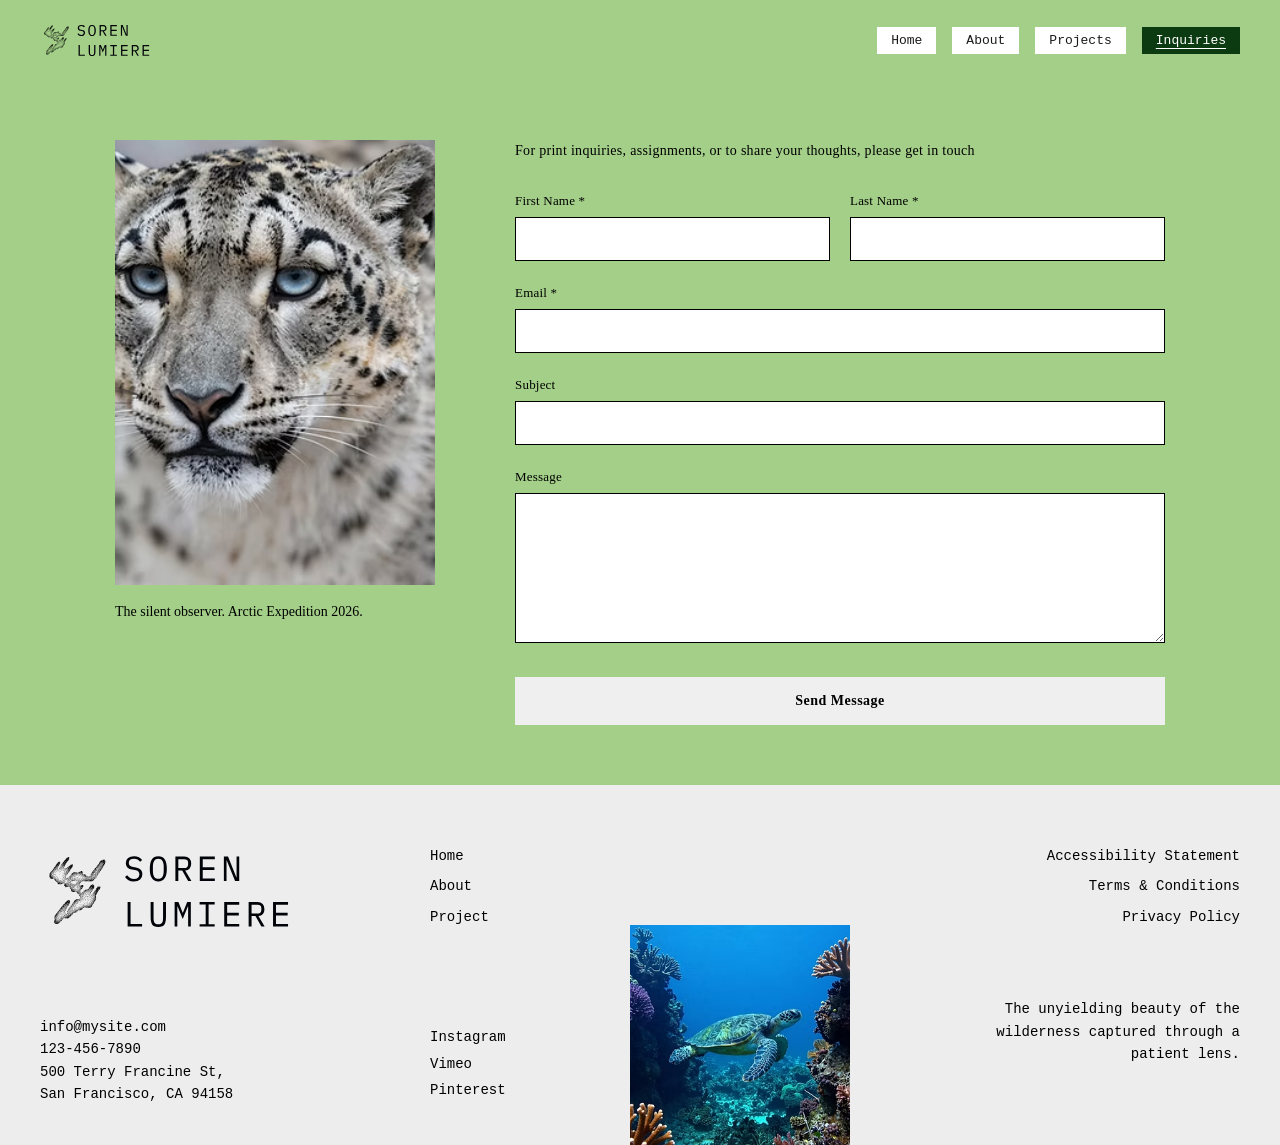
==== commit fd0bb79a: "footer" ====
--- a/job.html
+++ b/job.html
@@ -98,6 +98,7 @@
               <ul>
                 <li><a href="index.html">Home</a></li>
                 <li><a href="about.html">About</a></li>
+                <li><a href="project.html">Project</a></li>
               </ul>
             </nav>
             <div class="social-links">
